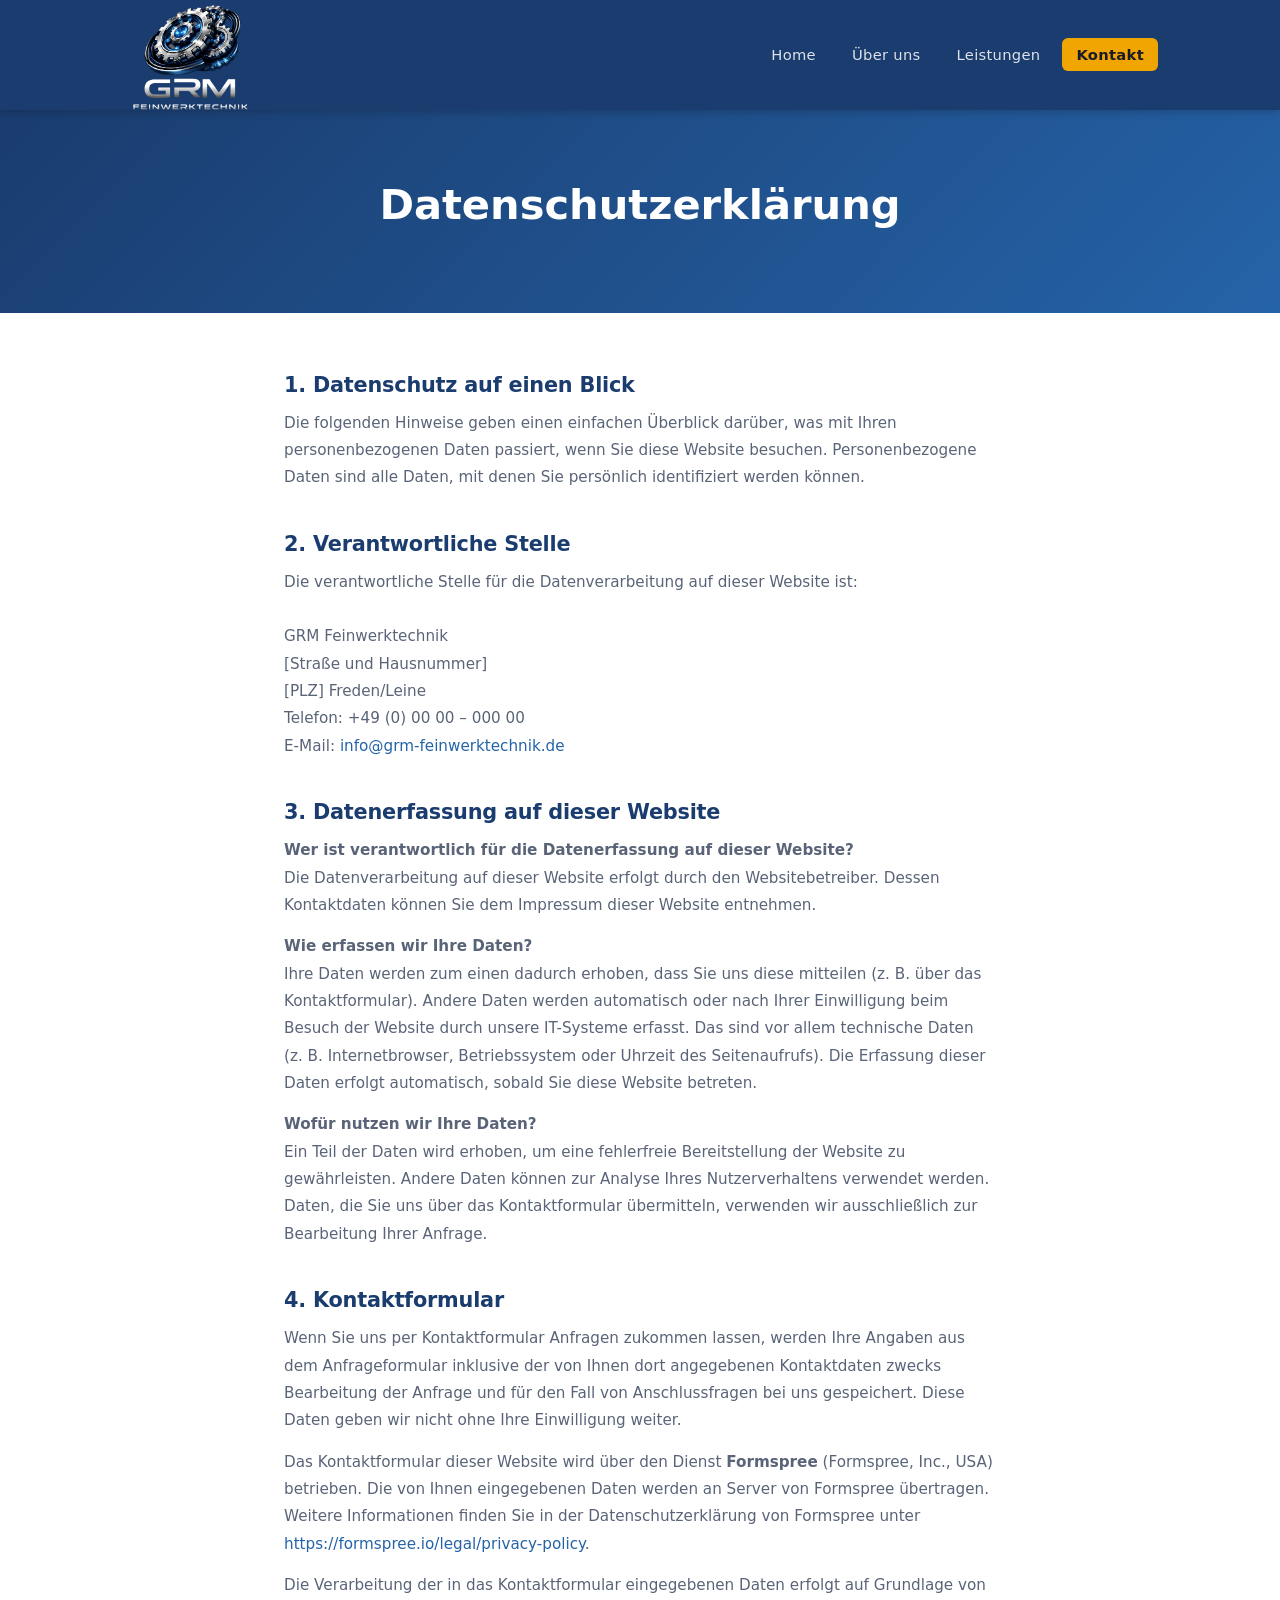
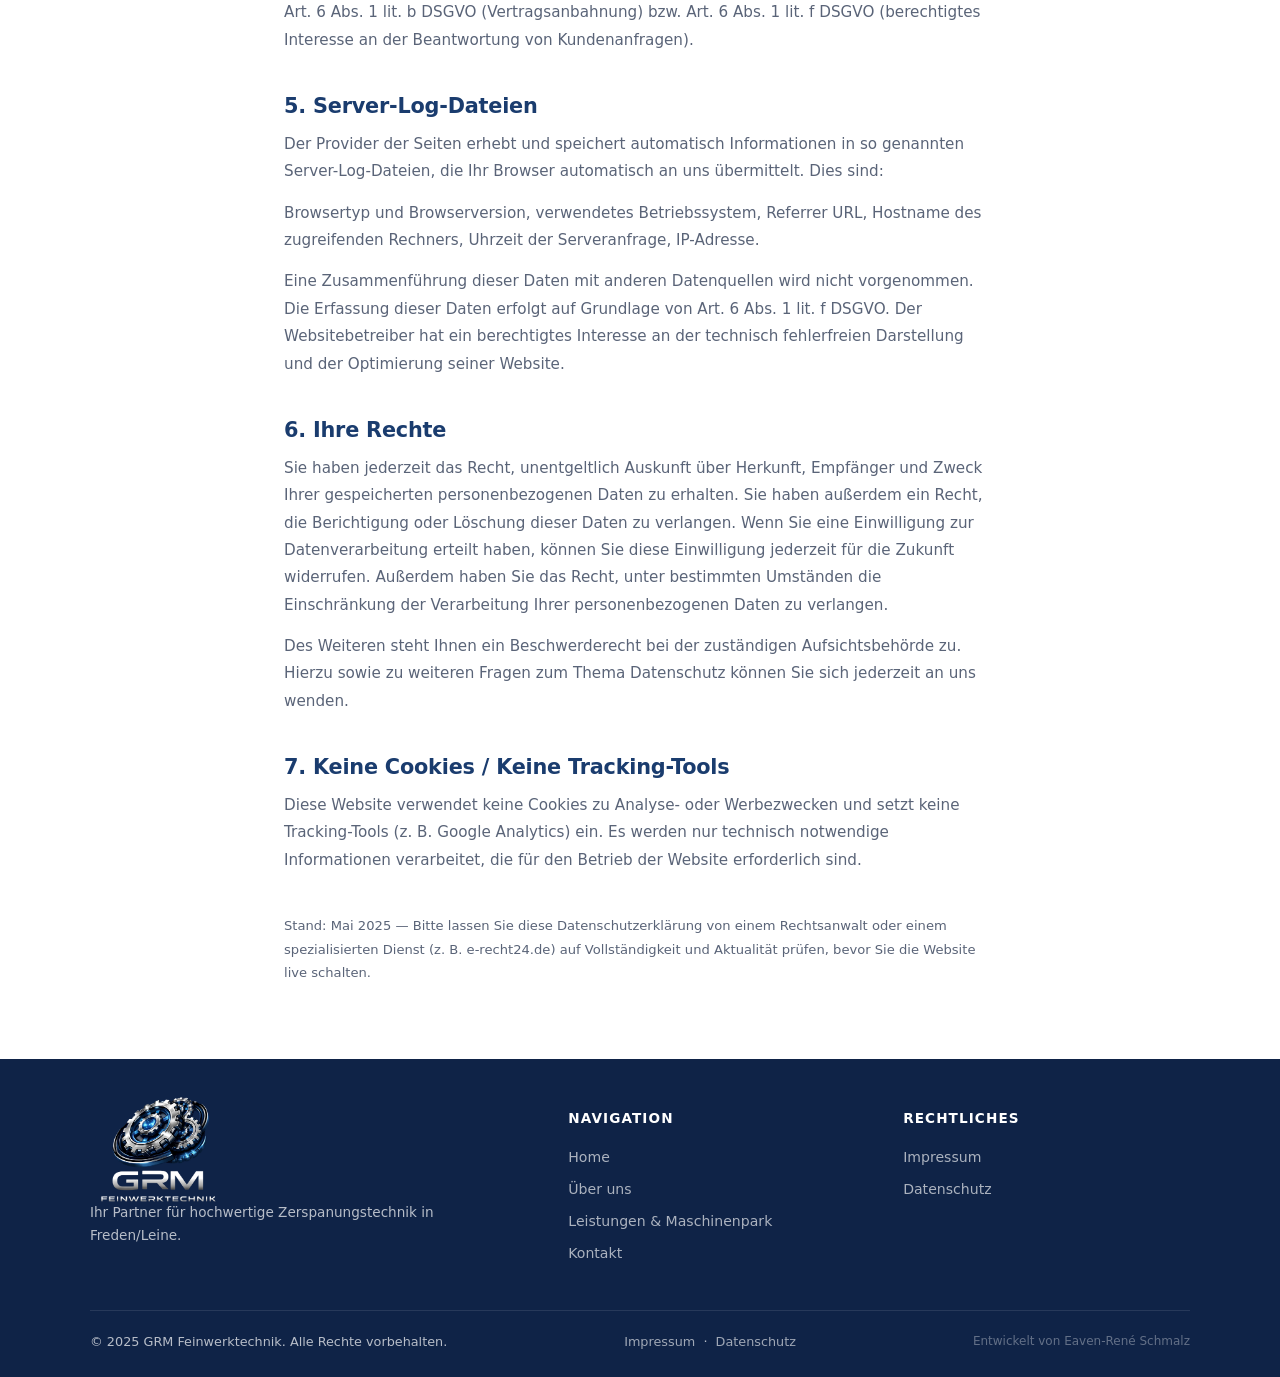
==== datenschutz.html @ a1046904 "first commit" ====
<!DOCTYPE html>
<html lang="de">
<head>
  <meta charset="UTF-8" />
  <meta name="viewport" content="width=device-width, initial-scale=1.0" />
  <title>Datenschutzerklärung – GRM Feinwerktechnik</title>
  <link rel="stylesheet" href="css/style.css" />
</head>
<body>

<!-- NAVIGATION -->
<header>
  <nav>
    <a href="index.html" class="nav-logo">
      <img src="images/Logo.png" alt="GRM Feinwerktechnik" />
    </a>
    <div class="nav-toggle" onclick="toggleNav()" aria-label="Menü">
      <span></span><span></span><span></span>
    </div>
    <ul class="nav-links" id="navLinks">
      <li><a href="index.html">Home</a></li>
      <li><a href="ueber-uns.html">Über uns</a></li>
      <li><a href="leistungen.html">Leistungen</a></li>
      <li><a href="kontakt.html" class="btn-nav">Kontakt</a></li>
    </ul>
  </nav>
</header>

<!-- PAGE HEADER -->
<div class="page-header">
  <h1>Datenschutzerklärung</h1>
</div>

<div class="legal-content">

  <h2>1. Datenschutz auf einen Blick</h2>
  <p>
    Die folgenden Hinweise geben einen einfachen Überblick darüber, was mit Ihren personenbezogenen
    Daten passiert, wenn Sie diese Website besuchen. Personenbezogene Daten sind alle Daten, mit denen
    Sie persönlich identifiziert werden können.
  </p>

  <h2>2. Verantwortliche Stelle</h2>
  <p>
    Die verantwortliche Stelle für die Datenverarbeitung auf dieser Website ist:<br><br>
    GRM Feinwerktechnik<br>
    [Straße und Hausnummer]<br>
    [PLZ] Freden/Leine<br>
    Telefon: +49 (0) 00 00 – 000 00<br>
    E-Mail: <a href="mailto:info@grm-feinwerktechnik.de">info@grm-feinwerktechnik.de</a>
  </p>

  <h2>3. Datenerfassung auf dieser Website</h2>
  <p>
    <strong>Wer ist verantwortlich für die Datenerfassung auf dieser Website?</strong><br>
    Die Datenverarbeitung auf dieser Website erfolgt durch den Websitebetreiber. Dessen Kontaktdaten
    können Sie dem Impressum dieser Website entnehmen.
  </p>
  <p>
    <strong>Wie erfassen wir Ihre Daten?</strong><br>
    Ihre Daten werden zum einen dadurch erhoben, dass Sie uns diese mitteilen (z. B. über das Kontaktformular).
    Andere Daten werden automatisch oder nach Ihrer Einwilligung beim Besuch der Website durch unsere
    IT-Systeme erfasst. Das sind vor allem technische Daten (z. B. Internetbrowser, Betriebssystem oder
    Uhrzeit des Seitenaufrufs). Die Erfassung dieser Daten erfolgt automatisch, sobald Sie diese Website betreten.
  </p>
  <p>
    <strong>Wofür nutzen wir Ihre Daten?</strong><br>
    Ein Teil der Daten wird erhoben, um eine fehlerfreie Bereitstellung der Website zu gewährleisten.
    Andere Daten können zur Analyse Ihres Nutzerverhaltens verwendet werden. Daten, die Sie uns über
    das Kontaktformular übermitteln, verwenden wir ausschließlich zur Bearbeitung Ihrer Anfrage.
  </p>

  <h2>4. Kontaktformular</h2>
  <p>
    Wenn Sie uns per Kontaktformular Anfragen zukommen lassen, werden Ihre Angaben aus dem
    Anfrageformular inklusive der von Ihnen dort angegebenen Kontaktdaten zwecks Bearbeitung
    der Anfrage und für den Fall von Anschlussfragen bei uns gespeichert. Diese Daten geben
    wir nicht ohne Ihre Einwilligung weiter.
  </p>
  <p>
    Das Kontaktformular dieser Website wird über den Dienst <strong>Formspree</strong>
    (Formspree, Inc., USA) betrieben. Die von Ihnen eingegebenen Daten werden an Server
    von Formspree übertragen. Weitere Informationen finden Sie in der Datenschutzerklärung
    von Formspree unter <a href="https://formspree.io/legal/privacy-policy" target="_blank" rel="noopener">https://formspree.io/legal/privacy-policy</a>.
  </p>
  <p>
    Die Verarbeitung der in das Kontaktformular eingegebenen Daten erfolgt auf Grundlage von
    Art. 6 Abs. 1 lit. b DSGVO (Vertragsanbahnung) bzw. Art. 6 Abs. 1 lit. f DSGVO
    (berechtigtes Interesse an der Beantwortung von Kundenanfragen).
  </p>

  <h2>5. Server-Log-Dateien</h2>
  <p>
    Der Provider der Seiten erhebt und speichert automatisch Informationen in so genannten
    Server-Log-Dateien, die Ihr Browser automatisch an uns übermittelt. Dies sind:
  </p>
  <p>
    Browsertyp und Browserversion, verwendetes Betriebssystem, Referrer URL, Hostname des
    zugreifenden Rechners, Uhrzeit der Serveranfrage, IP-Adresse.
  </p>
  <p>
    Eine Zusammenführung dieser Daten mit anderen Datenquellen wird nicht vorgenommen.
    Die Erfassung dieser Daten erfolgt auf Grundlage von Art. 6 Abs. 1 lit. f DSGVO.
    Der Websitebetreiber hat ein berechtigtes Interesse an der technisch fehlerfreien
    Darstellung und der Optimierung seiner Website.
  </p>

  <h2>6. Ihre Rechte</h2>
  <p>
    Sie haben jederzeit das Recht, unentgeltlich Auskunft über Herkunft, Empfänger und Zweck
    Ihrer gespeicherten personenbezogenen Daten zu erhalten. Sie haben außerdem ein Recht,
    die Berichtigung oder Löschung dieser Daten zu verlangen. Wenn Sie eine Einwilligung zur
    Datenverarbeitung erteilt haben, können Sie diese Einwilligung jederzeit für die Zukunft
    widerrufen. Außerdem haben Sie das Recht, unter bestimmten Umständen die Einschränkung
    der Verarbeitung Ihrer personenbezogenen Daten zu verlangen.
  </p>
  <p>
    Des Weiteren steht Ihnen ein Beschwerderecht bei der zuständigen Aufsichtsbehörde zu.
    Hierzu sowie zu weiteren Fragen zum Thema Datenschutz können Sie sich jederzeit an uns wenden.
  </p>

  <h2>7. Keine Cookies / Keine Tracking-Tools</h2>
  <p>
    Diese Website verwendet keine Cookies zu Analyse- oder Werbezwecken und setzt keine
    Tracking-Tools (z. B. Google Analytics) ein. Es werden nur technisch notwendige
    Informationen verarbeitet, die für den Betrieb der Website erforderlich sind.
  </p>

  <p style="margin-top: 40px; font-size: 0.82rem; color: var(--text-muted);">
    Stand: Mai 2025 — Bitte lassen Sie diese Datenschutzerklärung von einem Rechtsanwalt oder
    einem spezialisierten Dienst (z. B. e-recht24.de) auf Vollständigkeit und Aktualität prüfen,
    bevor Sie die Website live schalten.
  </p>

</div>

<!-- FOOTER -->
<footer>
  <div class="footer-inner">
    <div class="footer-brand">
      <a href="index.html" class="nav-logo" style="text-decoration:none;">
        <img src="images/Logo.png" alt="GRM Feinwerktechnik" />
      </a>
      <p>Ihr Partner für hochwertige Zerspanungstechnik in Freden/Leine.</p>
    </div>
    <div class="footer-col">
      <h4>Navigation</h4>
      <a href="index.html">Home</a>
      <a href="ueber-uns.html">Über uns</a>
      <a href="leistungen.html">Leistungen &amp; Maschinenpark</a>
      <a href="kontakt.html">Kontakt</a>
    </div>
    <div class="footer-col">
      <h4>Rechtliches</h4>
      <a href="impressum.html">Impressum</a>
      <a href="datenschutz.html">Datenschutz</a>
    </div>
  </div>
  <div class="footer-bottom">
    <span>&copy; 2025 GRM Feinwerktechnik. Alle Rechte vorbehalten.</span>
    <span>
      <a href="impressum.html">Impressum</a> &nbsp;·&nbsp;
      <a href="datenschutz.html">Datenschutz</a>
    </span>
    <span style="color: rgba(255,255,255,0.35); font-size: 0.75rem;">Entwickelt von Eaven-René Schmalz</span>
  </div>
</footer>

<script>
  function toggleNav() {
    document.getElementById('navLinks').classList.toggle('open');
  }
</script>
</body>
</html>
---- css/style.css ----
/* ===== RESET & BASE ===== */
*,
*::before,
*::after {
  box-sizing: border-box;
  margin: 0;
  padding: 0;
}

:root {
  --blue-dark: #1a3c6e;
  --blue-mid: #2563a8;
  --blue-light: #3b82c4;
  --blue-pale: #e8f0fb;
  --accent: #f0a500;
  --text-dark: #1a1a2e;
  --text-muted: #5a6478;
  --white: #ffffff;
  --bg-light: #f5f7fa;
  --border: #dce3ef;

  --font: "Segoe UI", system-ui, -apple-system, sans-serif;
  --radius: 6px;
  --shadow: 0 2px 12px rgba(26, 60, 110, 0.1);
  --shadow-lg: 0 8px 32px rgba(26, 60, 110, 0.15);
}

html {
  scroll-behavior: smooth;
}

body {
  font-family: var(--font);
  color: var(--text-dark);
  background: var(--white);
  line-height: 1.7;
  font-size: 16px;
}

img {
  max-width: 100%;
  display: block;
}
a {
  color: var(--blue-mid);
  text-decoration: none;
}
a:hover {
  text-decoration: underline;
}
ul {
  list-style: none;
}

/* ===== NAVIGATION ===== */
header {
  background: var(--blue-dark);
  position: sticky;
  top: 0;
  z-index: 100;
  box-shadow: 0 2px 8px rgba(0, 0, 0, 0.2);
}

nav {
  max-width: 1100px;
  margin: 0 auto;
  padding: 0 32px;
  display: flex;
  align-items: center;
  justify-content: space-between;
  height: 110px;
}

.nav-logo {
  display: flex;
  align-items: center;
  text-decoration: none;
}

.nav-logo img {
  height: 80px;
  width: auto;
  display: block;
  object-fit: contain;
  transform: scale(2) translateY(-5px);
  transform-origin: left center;
}

.nav-logo span {
  color: var(--accent);
}

.nav-logo .logo-sub {
  font-size: 0.7rem;
  font-weight: 400;
  letter-spacing: 0.12em;
  color: rgba(255, 255, 255, 0.65);
  display: block;
  text-transform: uppercase;
  line-height: 1;
  margin-top: 2px;
}

.nav-links {
  display: flex;
  gap: 8px;
  align-items: center;
}

.nav-links a {
  color: rgba(255, 255, 255, 0.85);
  text-decoration: none;
  font-size: 0.92rem;
  font-weight: 500;
  padding: 8px 14px;
  border-radius: var(--radius);
  transition:
    background 0.2s,
    color 0.2s;
  letter-spacing: 0.02em;
}

.nav-links a:hover,
.nav-links a.active {
  background: rgba(255, 255, 255, 0.12);
  color: var(--white);
  text-decoration: none;
}

.nav-links a.btn-nav {
  background: var(--accent);
  color: var(--text-dark);
  font-weight: 700;
}

.nav-links a.btn-nav:hover {
  background: #d49300;
  color: var(--text-dark);
}

/* Mobile hamburger */
.nav-toggle {
  display: none;
  flex-direction: column;
  gap: 5px;
  cursor: pointer;
  padding: 4px;
}

.nav-toggle span {
  width: 24px;
  height: 2px;
  background: var(--white);
  border-radius: 2px;
  transition: 0.3s;
}

/* ===== HERO ===== */
.hero {
  background: linear-gradient(
    135deg,
    var(--blue-dark) 0%,
    var(--blue-mid) 100%
  );
  color: var(--white);
  padding: 100px 24px 80px;
  text-align: center;
  position: relative;
  overflow: hidden;
}

.hero::before {
  content: "";
  position: absolute;
  inset: 0;
  background: url("data:image/svg+xml,%3Csvg width='60' height='60' viewBox='0 0 60 60' xmlns='http://www.w3.org/2000/svg'%3E%3Cg fill='none' fill-rule='evenodd'%3E%3Cg fill='%23ffffff' fill-opacity='0.04'%3E%3Cpath d='M36 34v-4h-2v4h-4v2h4v4h2v-4h4v-2h-4zm0-30V0h-2v4h-4v2h4v4h2V6h4V4h-4zM6 34v-4H4v4H0v2h4v4h2v-4h4v-2H6zM6 4V0H4v4H0v2h4v4h2V6h4V4H6z'/%3E%3C/g%3E%3C/g%3E%3C/svg%3E");
}

.hero-content {
  position: relative;
  max-width: 760px;
  margin: 0 auto;
}

.hero-badge {
  display: inline-block;
  background: rgba(255, 255, 255, 0.15);
  border: 1px solid rgba(255, 255, 255, 0.25);
  color: rgba(255, 255, 255, 0.9);
  font-size: 0.78rem;
  font-weight: 600;
  letter-spacing: 0.14em;
  text-transform: uppercase;
  padding: 6px 16px;
  border-radius: 20px;
  margin-bottom: 24px;
}

.hero h1 {
  font-size: clamp(2rem, 5vw, 3rem);
  font-weight: 800;
  line-height: 1.15;
  margin-bottom: 24px;
  letter-spacing: -0.01em;
}

.typed-cursor {
  color: var(--accent);
  font-weight: 300;
  animation: blink 0.75s step-end infinite;
  margin-left: 2px;
}

@keyframes blink {
  0%,
  100% {
    opacity: 1;
  }
  50% {
    opacity: 0;
  }
}

.hero h1 span {
  color: var(--accent);
}

.hero p {
  font-size: 1.1rem;
  color: rgba(255, 255, 255, 0.85);
  max-width: 600px;
  margin: 0 auto 36px;
  line-height: 1.8;
}

.hero-cta {
  display: flex;
  gap: 16px;
  justify-content: center;
  flex-wrap: wrap;
}

.btn {
  display: inline-flex;
  align-items: center;
  gap: 8px;
  padding: 14px 28px;
  border-radius: var(--radius);
  font-size: 0.95rem;
  font-weight: 600;
  text-decoration: none;
  transition: all 0.2s;
  cursor: pointer;
  border: none;
  letter-spacing: 0.02em;
}

.btn-primary {
  background: var(--accent);
  color: var(--text-dark);
}

.btn-primary:hover {
  background: #d49300;
  transform: translateY(-1px);
  box-shadow: 0 4px 16px rgba(0, 0, 0, 0.2);
  text-decoration: none;
  color: var(--text-dark);
}

.btn-outline {
  background: transparent;
  color: var(--white);
  border: 2px solid rgba(255, 255, 255, 0.5);
}

.btn-outline:hover {
  background: rgba(255, 255, 255, 0.1);
  border-color: var(--white);
  transform: translateY(-1px);
  text-decoration: none;
  color: var(--white);
}

.btn-blue {
  background: var(--blue-mid);
  color: var(--white);
}

.btn-blue:hover {
  background: var(--blue-dark);
  transform: translateY(-1px);
  text-decoration: none;
  color: var(--white);
}

/* ===== STATS BAR ===== */
.stats-bar {
  background: var(--white);
  box-shadow: var(--shadow-lg);
  border-radius: var(--radius);
  max-width: 860px;
  margin: -36px auto 0;
  position: relative;
  z-index: 10;
  display: grid;
  grid-template-columns: repeat(3, 1fr);
  divide: var(--border);
  overflow: hidden;
}

.stat-item {
  padding: 28px 24px;
  text-align: center;
  border-right: 1px solid var(--border);
}

.stat-item:last-child {
  border-right: none;
}

.stat-number {
  font-size: 2rem;
  font-weight: 800;
  color: var(--blue-dark);
  line-height: 1;
  display: block;
}

.stat-label {
  font-size: 0.82rem;
  color: var(--text-muted);
  font-weight: 500;
  letter-spacing: 0.04em;
  margin-top: 4px;
}

/* ===== SECTIONS ===== */
.section {
  padding: 80px 24px;
}

.section-light {
  background: var(--bg-light);
}
.section-blue {
  background: var(--blue-dark);
  color: var(--white);
}

.container {
  max-width: 1100px;
  margin: 0 auto;
}

.section-label {
  font-size: 0.78rem;
  font-weight: 700;
  letter-spacing: 0.14em;
  text-transform: uppercase;
  color: var(--blue-mid);
  margin-bottom: 10px;
}

.section-blue .section-label {
  color: var(--accent);
}

h2 {
  font-size: clamp(1.6rem, 3.5vw, 2.2rem);
  font-weight: 800;
  line-height: 1.2;
  margin-bottom: 16px;
  letter-spacing: -0.01em;
}

.section-blue h2 {
  color: var(--white);
}

.section-intro {
  font-size: 1.05rem;
  color: var(--text-muted);
  max-width: 600px;
  margin-bottom: 52px;
  line-height: 1.8;
}

.section-blue .section-intro {
  color: rgba(255, 255, 255, 0.75);
}

/* ===== CARDS ===== */
.cards {
  display: grid;
  grid-template-columns: repeat(auto-fit, minmax(280px, 1fr));
  gap: 24px;
}

.card {
  background: var(--white);
  border: 1px solid var(--border);
  border-radius: 10px;
  padding: 32px 28px;
  box-shadow: var(--shadow);
  transition:
    transform 0.2s,
    box-shadow 0.2s;
}

.card:hover {
  transform: translateY(-3px);
  box-shadow: var(--shadow-lg);
}

.card-icon {
  width: 52px;
  height: 52px;
  background: var(--blue-pale);
  border-radius: 10px;
  display: flex;
  align-items: center;
  justify-content: center;
  margin-bottom: 20px;
}

.card-icon svg {
  width: 26px;
  height: 26px;
  color: var(--blue-mid);
  fill: none;
  stroke: currentColor;
  stroke-width: 1.8;
  stroke-linecap: round;
  stroke-linejoin: round;
}

.card h3 {
  font-size: 1.1rem;
  font-weight: 700;
  margin-bottom: 10px;
  color: var(--text-dark);
}

.card p {
  font-size: 0.92rem;
  color: var(--text-muted);
  line-height: 1.7;
}

/* ===== MEISTERBETRIEB BANNER ===== */
.meister-banner {
  display: flex;
  align-items: center;
  gap: 20px;
  background: linear-gradient(135deg, #fff8e8 0%, #fff3d0 100%);
  border: 2px solid var(--accent);
  border-radius: 12px;
  padding: 24px 28px;
  margin-bottom: 52px;
}

.meister-icon {
  width: 60px;
  height: 60px;
  background: var(--accent);
  border-radius: 50%;
  display: flex;
  align-items: center;
  justify-content: center;
  flex-shrink: 0;
}

.meister-icon svg {
  width: 30px;
  height: 30px;
  stroke: var(--text-dark);
  fill: none;
  stroke-width: 2;
  stroke-linecap: round;
  stroke-linejoin: round;
}

.meister-text strong {
  display: block;
  font-size: 1.05rem;
  font-weight: 800;
  color: var(--text-dark);
  margin-bottom: 4px;
  letter-spacing: 0.01em;
}

.meister-text p {
  font-size: 0.88rem;
  color: var(--text-muted);
  margin: 0;
  line-height: 1.6;
}

/* ===== TEAM CARDS ===== */
.team-grid {
  display: grid;
  grid-template-columns: repeat(3, 1fr);
  gap: 28px;
}

.team-card {
  background: var(--white);
  border: 1px solid var(--border);
  border-radius: 14px;
  overflow: hidden;
  box-shadow: var(--shadow);
  text-align: center;
  transition:
    transform 0.25s,
    box-shadow 0.25s;
}

.team-card:hover {
  transform: translateY(-4px);
  box-shadow: var(--shadow-lg);
}

.team-photo {
  width: 100%;
  aspect-ratio: 1/1;
  overflow: hidden;
  background: linear-gradient(135deg, var(--blue-pale) 0%, #c8d9f0 100%);
  position: relative;
  display: flex;
  align-items: center;
  justify-content: center;
  flex-direction: column;
  gap: 8px;
  color: var(--blue-mid);
  font-size: 0.78rem;
  font-weight: 500;
}

.team-photo img {
  width: 100%;
  height: 100%;
  object-fit: cover;
  display: block;
}

.team-photo svg {
  width: 52px;
  height: 52px;
  stroke: var(--blue-light);
  fill: none;
  stroke-width: 1.2;
}

.team-body {
  padding: 22px 20px 24px;
}

.team-badge {
  display: inline-block;
  background: var(--accent);
  color: var(--text-dark);
  font-size: 0.68rem;
  font-weight: 800;
  letter-spacing: 0.1em;
  text-transform: uppercase;
  padding: 3px 10px;
  border-radius: 20px;
  margin-bottom: 10px;
}

.team-body h3 {
  font-size: 1.1rem;
  font-weight: 800;
  color: var(--text-dark);
  margin-bottom: 4px;
}

.team-role {
  font-size: 0.82rem;
  color: var(--blue-mid);
  font-weight: 600;
  letter-spacing: 0.04em;
  margin-bottom: 14px;
  display: block;
}

.team-strengths {
  list-style: none;
  text-align: left;
  margin: 0;
  padding: 0;
  border-top: 1px solid var(--border);
  padding-top: 14px;
}

.team-strengths li {
  display: flex;
  align-items: flex-start;
  gap: 8px;
  font-size: 0.85rem;
  color: var(--text-muted);
  margin-bottom: 7px;
  line-height: 1.5;
}

.team-strengths li::before {
  content: "";
  width: 6px;
  height: 6px;
  background: var(--accent);
  border-radius: 50%;
  flex-shrink: 0;
  margin-top: 6px;
}

@media (max-width: 768px) {
  .team-grid {
    grid-template-columns: 1fr;
    max-width: 360px;
    margin: 0 auto;
  }
  .meister-banner {
    flex-direction: column;
    text-align: center;
  }
}

/* ===== USP LIST ===== */
.usp-list {
  display: grid;
  grid-template-columns: repeat(auto-fit, minmax(220px, 1fr));
  gap: 20px;
}

.usp-item {
  display: flex;
  align-items: flex-start;
  gap: 14px;
}

.usp-icon {
  width: 36px;
  height: 36px;
  background: var(--accent);
  border-radius: 50%;
  display: flex;
  align-items: center;
  justify-content: center;
  flex-shrink: 0;
  margin-top: 2px;
}

.usp-icon svg {
  width: 18px;
  height: 18px;
  stroke: var(--text-dark);
  fill: none;
  stroke-width: 2.5;
  stroke-linecap: round;
  stroke-linejoin: round;
}

.usp-item strong {
  display: block;
  font-size: 0.95rem;
  margin-bottom: 2px;
}
.usp-item p {
  font-size: 0.85rem;
  color: var(--text-muted);
  margin: 0;
}

.section-blue .usp-item p {
  color: rgba(255, 255, 255, 0.65);
}
.section-blue .usp-item strong {
  color: var(--white);
}

/* ===== TWO-COL ===== */
.two-col {
  display: grid;
  grid-template-columns: 1fr 1fr;
  gap: 64px;
  align-items: center;
}

.two-col.reverse {
  direction: rtl;
}
.two-col.reverse > * {
  direction: ltr;
}

/* ===== IMAGE PLACEHOLDER ===== */
.img-placeholder {
  background: linear-gradient(135deg, var(--blue-pale) 0%, #c8d9f0 100%);
  border-radius: 10px;
  aspect-ratio: 4/3;
  display: flex;
  align-items: center;
  justify-content: center;
  flex-direction: column;
  gap: 12px;
  color: var(--blue-mid);
  font-size: 0.85rem;
  font-weight: 500;
  border: 2px dashed var(--blue-light);
}

.img-placeholder svg {
  width: 48px;
  height: 48px;
  stroke: var(--blue-light);
  fill: none;
  stroke-width: 1.5;
}

/* ===== SERVICE PHOTO CARDS ===== */
.service-photo-grid {
  display: grid;
  grid-template-columns: repeat(2, 1fr);
  gap: 28px;
}

.service-photo-card {
  background: var(--white);
  border-radius: 12px;
  overflow: hidden;
  box-shadow: var(--shadow);
  border: 1px solid var(--border);
  transition:
    transform 0.25s,
    box-shadow 0.25s;
}

.service-photo-card:hover {
  transform: translateY(-5px);
  box-shadow: var(--shadow-lg);
}

.service-photo-card .card-img {
  width: 100%;
  aspect-ratio: 16/9;
  overflow: hidden;
  position: relative;
  background: linear-gradient(135deg, #c8d9f0 0%, #e8f0fb 100%);
}

.service-photo-card .card-img img {
  width: 100%;
  height: 100%;
  object-fit: cover;
  display: block;
  transition: transform 0.4s;
}

.service-photo-card:hover .card-img img {
  transform: scale(1.04);
}

.service-photo-card .card-img .img-overlay {
  position: absolute;
  inset: 0;
  display: flex;
  flex-direction: column;
  align-items: center;
  justify-content: center;
  gap: 10px;
  color: var(--blue-mid);
  font-size: 0.82rem;
  font-weight: 600;
  letter-spacing: 0.04em;
}

.service-photo-card .card-img .img-overlay svg {
  width: 40px;
  height: 40px;
  stroke: var(--blue-light);
  fill: none;
  stroke-width: 1.4;
}

.service-photo-card .card-img .card-badge {
  position: absolute;
  top: 14px;
  left: 14px;
  background: var(--blue-dark);
  color: var(--white);
  font-size: 0.72rem;
  font-weight: 700;
  letter-spacing: 0.08em;
  text-transform: uppercase;
  padding: 4px 12px;
  border-radius: 20px;
}

.service-photo-card .card-body {
  padding: 26px 26px 24px;
}

.service-photo-card .card-body h3 {
  font-size: 1.2rem;
  font-weight: 800;
  color: var(--blue-dark);
  margin-bottom: 10px;
}

.service-photo-card .card-body p {
  font-size: 0.92rem;
  color: var(--text-muted);
  line-height: 1.75;
  margin-bottom: 16px;
}

@media (max-width: 768px) {
  .service-photo-grid {
    grid-template-columns: 1fr;
  }
}

/* ===== LEISTUNGEN TABLE ===== */
.leistung-grid {
  display: grid;
  grid-template-columns: repeat(auto-fit, minmax(320px, 1fr));
  gap: 24px;
  margin-bottom: 48px;
}

.leistung-card {
  border-left: 4px solid var(--blue-mid);
  background: var(--white);
  padding: 24px 24px 24px 20px;
  border-radius: 0 var(--radius) var(--radius) 0;
  box-shadow: var(--shadow);
}

.leistung-card h3 {
  font-size: 1.1rem;
  font-weight: 700;
  color: var(--blue-dark);
  margin-bottom: 8px;
}

.leistung-card p {
  font-size: 0.9rem;
  color: var(--text-muted);
  line-height: 1.7;
  margin-bottom: 14px;
}

.tag-list {
  display: flex;
  flex-wrap: wrap;
  gap: 6px;
}

.tag {
  background: var(--blue-pale);
  color: var(--blue-dark);
  font-size: 0.75rem;
  font-weight: 600;
  padding: 3px 10px;
  border-radius: 20px;
  letter-spacing: 0.02em;
}

/* ===== MASCHINEN TABLE ===== */
.maschinen-table {
  width: 100%;
  border-collapse: collapse;
  border-radius: 10px;
  overflow: hidden;
  box-shadow: var(--shadow);
  font-size: 0.92rem;
}

.maschinen-table thead {
  background: var(--blue-dark);
  color: var(--white);
}

.maschinen-table th {
  padding: 14px 20px;
  text-align: left;
  font-size: 0.82rem;
  letter-spacing: 0.06em;
  text-transform: uppercase;
  font-weight: 600;
}

.maschinen-table td {
  padding: 14px 20px;
  border-bottom: 1px solid var(--border);
}

.maschinen-table tbody tr {
  background: var(--white);
}
.maschinen-table tbody tr:nth-child(even) {
  background: var(--bg-light);
}
.maschinen-table tbody tr:hover {
  background: var(--blue-pale);
}

/* ===== CONTACT ===== */
.contact-grid {
  display: grid;
  grid-template-columns: 1fr 1.4fr;
  gap: 48px;
  align-items: start;
}

.contact-info h3 {
  font-size: 1rem;
  font-weight: 700;
  margin-bottom: 20px;
  color: var(--blue-dark);
}

.contact-item {
  display: flex;
  gap: 14px;
  margin-bottom: 20px;
  align-items: flex-start;
}

.contact-item-icon {
  width: 40px;
  height: 40px;
  background: var(--blue-pale);
  border-radius: 8px;
  display: flex;
  align-items: center;
  justify-content: center;
  flex-shrink: 0;
}

.contact-item-icon svg {
  width: 20px;
  height: 20px;
  stroke: var(--blue-mid);
  fill: none;
  stroke-width: 1.8;
  stroke-linecap: round;
  stroke-linejoin: round;
}

.contact-item p {
  margin: 0;
  font-size: 0.92rem;
  color: var(--text-muted);
}
.contact-item strong {
  display: block;
  font-size: 0.85rem;
  margin-bottom: 2px;
}

/* ===== HONEYPOT ===== */
.hp-field {
  position: absolute;
  left: -9999px;
  width: 1px;
  height: 1px;
  overflow: hidden;
  opacity: 0;
  pointer-events: none;
}

/* ===== FORM ===== */
.form-card {
  background: var(--white);
  border: 1px solid var(--border);
  border-radius: 10px;
  padding: 36px 32px;
  box-shadow: var(--shadow);
}

.form-row {
  display: grid;
  grid-template-columns: 1fr 1fr;
  gap: 16px;
}

.form-group {
  margin-bottom: 20px;
}

.form-group label {
  display: block;
  font-size: 0.85rem;
  font-weight: 600;
  color: var(--text-dark);
  margin-bottom: 6px;
}

.form-group input,
.form-group textarea,
.form-group select {
  width: 100%;
  padding: 11px 14px;
  border: 1.5px solid var(--border);
  border-radius: var(--radius);
  font-family: var(--font);
  font-size: 0.92rem;
  color: var(--text-dark);
  background: var(--white);
  transition:
    border-color 0.2s,
    box-shadow 0.2s;
  outline: none;
}

.form-group input:focus,
.form-group textarea:focus,
.form-group select:focus {
  border-color: var(--blue-mid);
  box-shadow: 0 0 0 3px rgba(37, 99, 168, 0.12);
}

.form-group textarea {
  resize: vertical;
  min-height: 130px;
}

.form-note {
  font-size: 0.78rem;
  color: var(--text-muted);
  margin-top: 16px;
  line-height: 1.6;
}

/* ===== PAGE HEADER ===== */
.page-header {
  background: linear-gradient(
    135deg,
    var(--blue-dark) 0%,
    var(--blue-mid) 100%
  );
  color: var(--white);
  padding: 60px 24px;
  text-align: center;
}

.page-header .section-label {
  color: var(--accent);
}
.page-header h1 {
  color: var(--white);
  font-size: clamp(1.8rem, 4vw, 2.6rem);
  margin-bottom: 12px;
}
.page-header p {
  color: rgba(255, 255, 255, 0.75);
  max-width: 540px;
  margin: 0 auto;
}

/* ===== FOOTER ===== */
footer {
  background: #0f2347;
  color: rgba(255, 255, 255, 0.7);
  padding: 48px 24px 24px;
}

.footer-inner {
  max-width: 1100px;
  margin: 0 auto;
  display: grid;
  grid-template-columns: 1.5fr 1fr 1fr;
  gap: 48px;
  padding-bottom: 36px;
  border-bottom: 1px solid rgba(255, 255, 255, 0.1);
}

.footer-brand .nav-logo {
  margin-bottom: 14px;
  font-size: 1.1rem;
}
.footer-brand p {
  font-size: 0.85rem;
  line-height: 1.7;
}

.footer-col h4 {
  color: var(--white);
  font-size: 0.85rem;
  font-weight: 700;
  letter-spacing: 0.08em;
  text-transform: uppercase;
  margin-bottom: 16px;
}

.footer-col a {
  display: block;
  color: rgba(255, 255, 255, 0.65);
  font-size: 0.88rem;
  margin-bottom: 8px;
  text-decoration: none;
  transition: color 0.2s;
}

.footer-col a:hover {
  color: var(--white);
  text-decoration: none;
}

.footer-bottom {
  max-width: 1100px;
  margin: 20px auto 0;
  display: flex;
  justify-content: space-between;
  align-items: center;
  font-size: 0.8rem;
  flex-wrap: wrap;
  gap: 8px;
}

.footer-bottom a {
  color: rgba(255, 255, 255, 0.6);
}
.footer-bottom a:hover {
  color: var(--white);
}

/* ===== LEGAL PAGES ===== */
.legal-content {
  max-width: 760px;
  margin: 0 auto;
  padding: 60px 24px;
}

.legal-content h2 {
  font-size: 1.3rem;
  margin-top: 40px;
  margin-bottom: 12px;
  color: var(--blue-dark);
}

.legal-content h2:first-child {
  margin-top: 0;
}
.legal-content p {
  margin-bottom: 14px;
  font-size: 0.95rem;
  color: var(--text-muted);
  line-height: 1.8;
}
.legal-content a {
  color: var(--blue-mid);
}

/* ===== RESPONSIVE ===== */
@media (max-width: 768px) {
  .nav-links {
    display: none;
    flex-direction: column;
    position: absolute;
    top: 110px;
    left: 0;
    right: 0;
    background: var(--blue-dark);
    padding: 16px;
    gap: 4px;
  }
  .nav-links.open {
    display: flex;
  }
  .nav-toggle {
    display: flex;
  }

  .stats-bar {
    grid-template-columns: 1fr;
    margin: 16px 24px 0;
  }
  .stat-item {
    border-right: none;
    border-bottom: 1px solid var(--border);
  }
  .stat-item:last-child {
    border-bottom: none;
  }

  .two-col {
    grid-template-columns: 1fr;
    gap: 32px;
  }
  .two-col.reverse {
    direction: ltr;
  }

  .contact-grid {
    grid-template-columns: 1fr;
  }
  .form-row {
    grid-template-columns: 1fr;
  }
  .footer-inner {
    grid-template-columns: 1fr;
    gap: 28px;
  }
  .footer-bottom {
    flex-direction: column;
    text-align: center;
  }

  .maschinen-table {
    font-size: 0.82rem;
  }
  .maschinen-table th,
  .maschinen-table td {
    padding: 10px 12px;
  }

  .section {
    padding: 56px 24px;
  }
}

@media (max-width: 480px) {
  .hero {
    padding: 72px 20px 60px;
  }
  .hero-cta {
    flex-direction: column;
    align-items: center;
  }
  .btn {
    width: 100%;
    justify-content: center;
  }
}
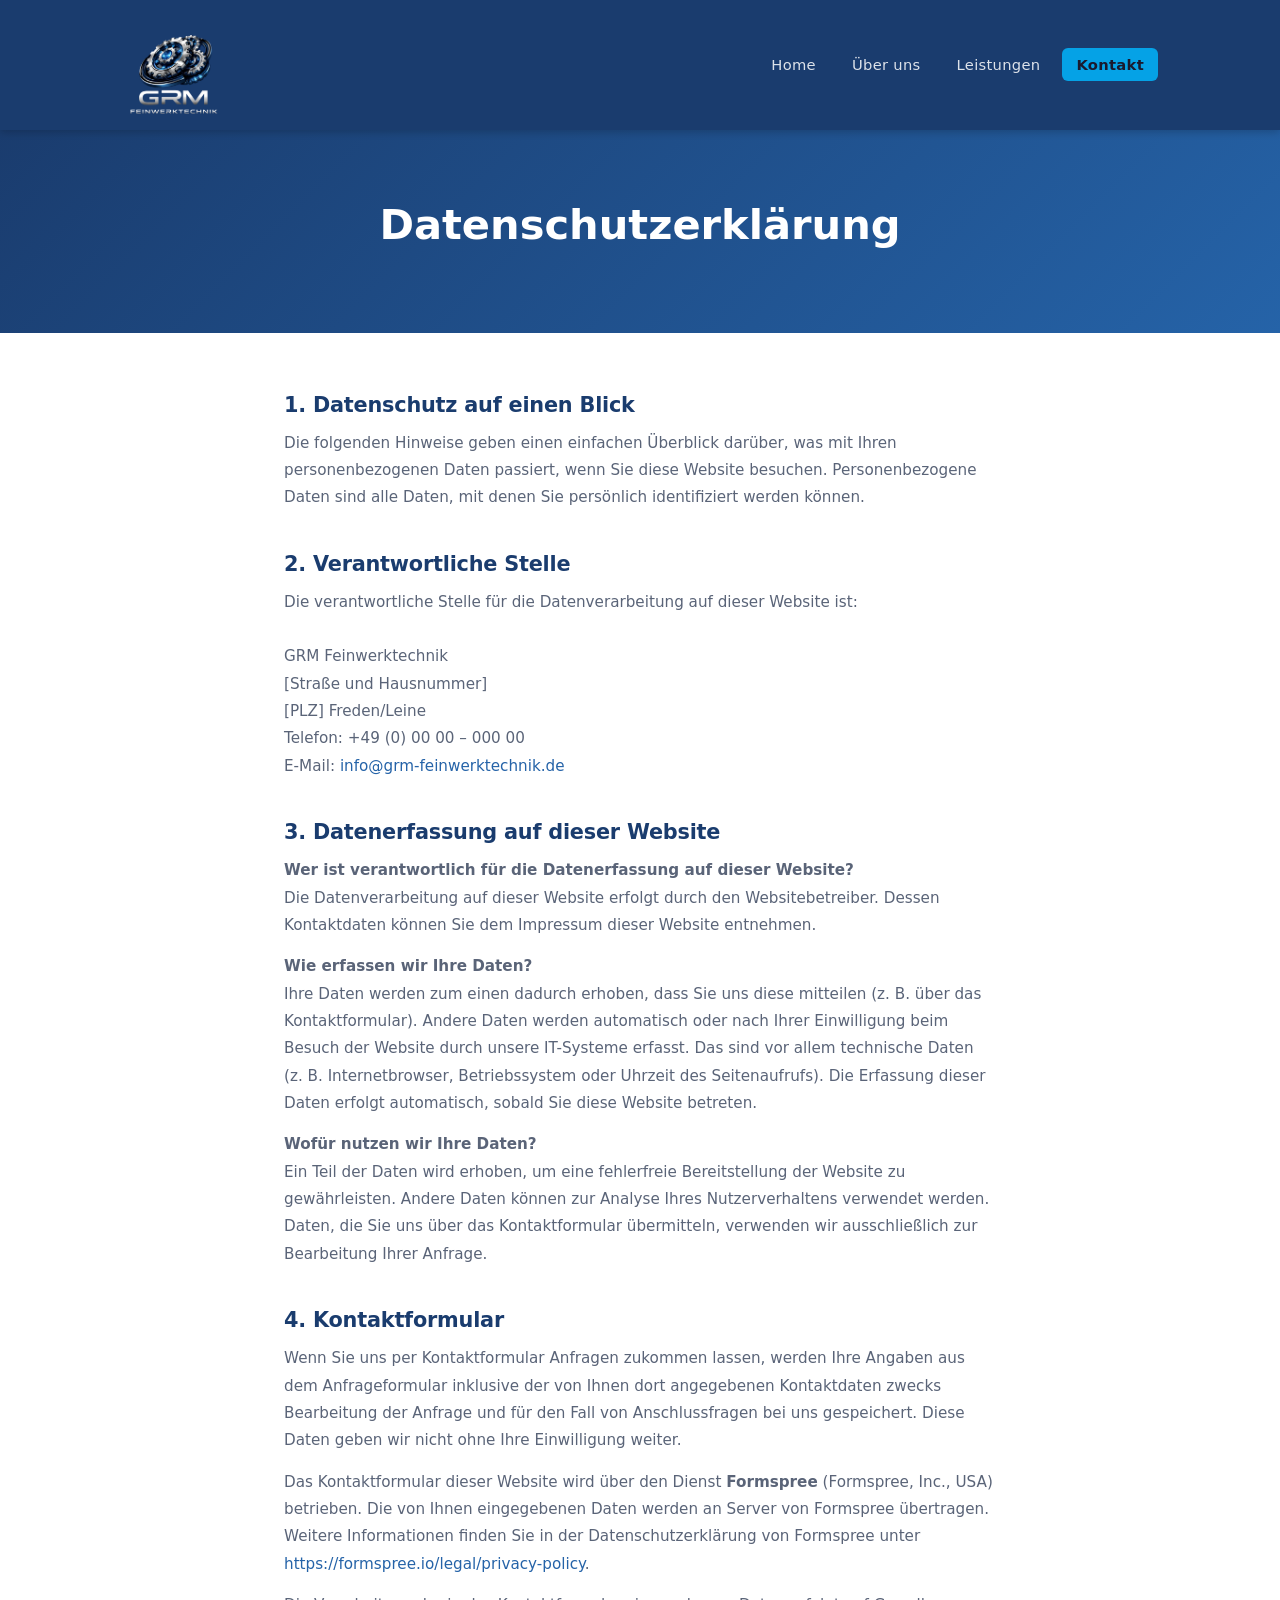
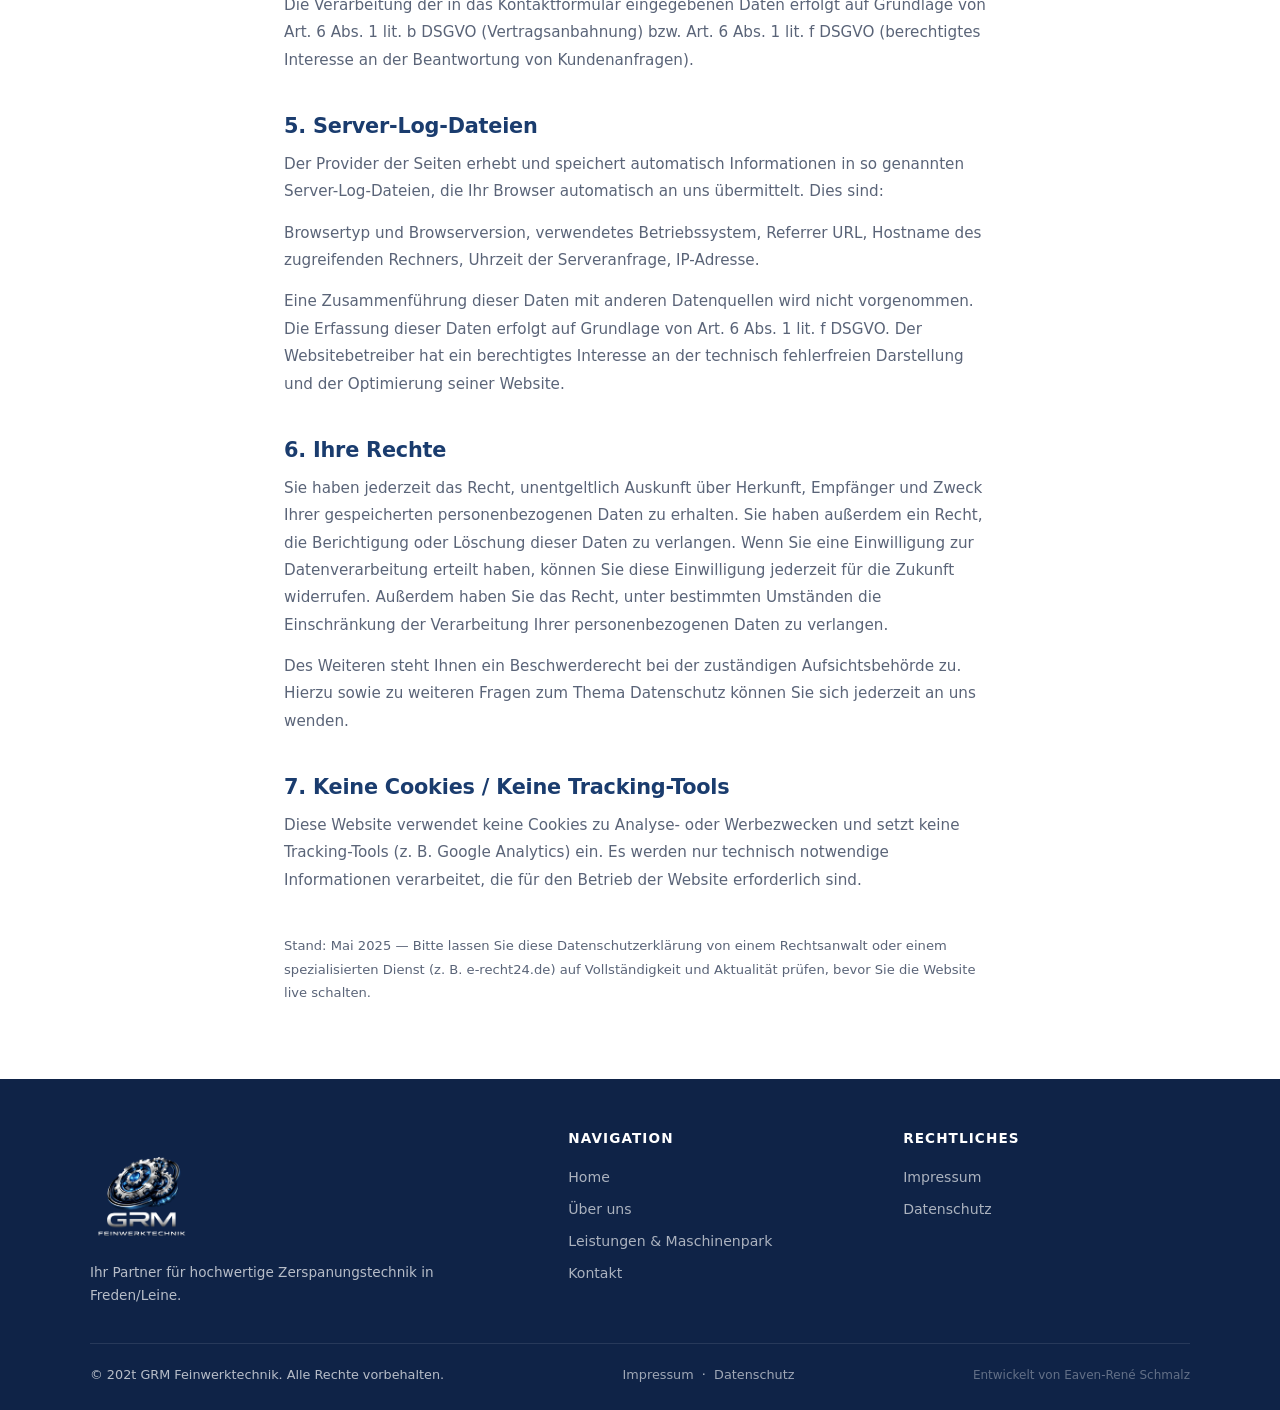
==== commit 6e64171e: "Update copyright year to 2026 in footer across multiple HTML pages and clean up service section in l" ====
--- a/datenschutz.html
+++ b/datenschutz.html
@@ -1,175 +1,205 @@
-<!DOCTYPE html>
+<!doctype html>
 <html lang="de">
-<head>
-  <meta charset="UTF-8" />
-  <meta name="viewport" content="width=device-width, initial-scale=1.0" />
-  <title>Datenschutzerklärung – GRM Feinwerktechnik</title>
-  <link rel="stylesheet" href="css/style.css" />
-</head>
-<body>
-
-<!-- NAVIGATION -->
-<header>
-  <nav>
-    <a href="index.html" class="nav-logo">
-      <img src="images/Logo.png" alt="GRM Feinwerktechnik" />
-    </a>
-    <div class="nav-toggle" onclick="toggleNav()" aria-label="Menü">
-      <span></span><span></span><span></span>
+  <head>
+    <meta charset="UTF-8" />
+    <meta name="viewport" content="width=device-width, initial-scale=1.0" />
+    <title>Datenschutzerklärung – GRM Feinwerktechnik</title>
+    <link rel="stylesheet" href="css/style.css" />
+  </head>
+  <body>
+    <!-- NAVIGATION -->
+    <header>
+      <nav>
+        <a href="index.html" class="nav-logo">
+          <img src="images/Logo.png" alt="GRM Feinwerktechnik" />
+        </a>
+        <div class="nav-toggle" onclick="toggleNav()" aria-label="Menü">
+          <span></span><span></span><span></span>
+        </div>
+        <ul class="nav-links" id="navLinks">
+          <li><a href="index.html">Home</a></li>
+          <li><a href="ueber-uns.html">Über uns</a></li>
+          <li><a href="leistungen.html">Leistungen</a></li>
+          <li><a href="kontakt.html" class="btn-nav">Kontakt</a></li>
+        </ul>
+      </nav>
+    </header>
+
+    <!-- PAGE HEADER -->
+    <div class="page-header">
+      <h1>Datenschutzerklärung</h1>
     </div>
-    <ul class="nav-links" id="navLinks">
-      <li><a href="index.html">Home</a></li>
-      <li><a href="ueber-uns.html">Über uns</a></li>
-      <li><a href="leistungen.html">Leistungen</a></li>
-      <li><a href="kontakt.html" class="btn-nav">Kontakt</a></li>
-    </ul>
-  </nav>
-</header>
-
-<!-- PAGE HEADER -->
-<div class="page-header">
-  <h1>Datenschutzerklärung</h1>
-</div>
-
-<div class="legal-content">
-
-  <h2>1. Datenschutz auf einen Blick</h2>
-  <p>
-    Die folgenden Hinweise geben einen einfachen Überblick darüber, was mit Ihren personenbezogenen
-    Daten passiert, wenn Sie diese Website besuchen. Personenbezogene Daten sind alle Daten, mit denen
-    Sie persönlich identifiziert werden können.
-  </p>
-
-  <h2>2. Verantwortliche Stelle</h2>
-  <p>
-    Die verantwortliche Stelle für die Datenverarbeitung auf dieser Website ist:<br><br>
-    GRM Feinwerktechnik<br>
-    [Straße und Hausnummer]<br>
-    [PLZ] Freden/Leine<br>
-    Telefon: +49 (0) 00 00 – 000 00<br>
-    E-Mail: <a href="mailto:info@grm-feinwerktechnik.de">info@grm-feinwerktechnik.de</a>
-  </p>
-
-  <h2>3. Datenerfassung auf dieser Website</h2>
-  <p>
-    <strong>Wer ist verantwortlich für die Datenerfassung auf dieser Website?</strong><br>
-    Die Datenverarbeitung auf dieser Website erfolgt durch den Websitebetreiber. Dessen Kontaktdaten
-    können Sie dem Impressum dieser Website entnehmen.
-  </p>
-  <p>
-    <strong>Wie erfassen wir Ihre Daten?</strong><br>
-    Ihre Daten werden zum einen dadurch erhoben, dass Sie uns diese mitteilen (z. B. über das Kontaktformular).
-    Andere Daten werden automatisch oder nach Ihrer Einwilligung beim Besuch der Website durch unsere
-    IT-Systeme erfasst. Das sind vor allem technische Daten (z. B. Internetbrowser, Betriebssystem oder
-    Uhrzeit des Seitenaufrufs). Die Erfassung dieser Daten erfolgt automatisch, sobald Sie diese Website betreten.
-  </p>
-  <p>
-    <strong>Wofür nutzen wir Ihre Daten?</strong><br>
-    Ein Teil der Daten wird erhoben, um eine fehlerfreie Bereitstellung der Website zu gewährleisten.
-    Andere Daten können zur Analyse Ihres Nutzerverhaltens verwendet werden. Daten, die Sie uns über
-    das Kontaktformular übermitteln, verwenden wir ausschließlich zur Bearbeitung Ihrer Anfrage.
-  </p>
-
-  <h2>4. Kontaktformular</h2>
-  <p>
-    Wenn Sie uns per Kontaktformular Anfragen zukommen lassen, werden Ihre Angaben aus dem
-    Anfrageformular inklusive der von Ihnen dort angegebenen Kontaktdaten zwecks Bearbeitung
-    der Anfrage und für den Fall von Anschlussfragen bei uns gespeichert. Diese Daten geben
-    wir nicht ohne Ihre Einwilligung weiter.
-  </p>
-  <p>
-    Das Kontaktformular dieser Website wird über den Dienst <strong>Formspree</strong>
-    (Formspree, Inc., USA) betrieben. Die von Ihnen eingegebenen Daten werden an Server
-    von Formspree übertragen. Weitere Informationen finden Sie in der Datenschutzerklärung
-    von Formspree unter <a href="https://formspree.io/legal/privacy-policy" target="_blank" rel="noopener">https://formspree.io/legal/privacy-policy</a>.
-  </p>
-  <p>
-    Die Verarbeitung der in das Kontaktformular eingegebenen Daten erfolgt auf Grundlage von
-    Art. 6 Abs. 1 lit. b DSGVO (Vertragsanbahnung) bzw. Art. 6 Abs. 1 lit. f DSGVO
-    (berechtigtes Interesse an der Beantwortung von Kundenanfragen).
-  </p>
-
-  <h2>5. Server-Log-Dateien</h2>
-  <p>
-    Der Provider der Seiten erhebt und speichert automatisch Informationen in so genannten
-    Server-Log-Dateien, die Ihr Browser automatisch an uns übermittelt. Dies sind:
-  </p>
-  <p>
-    Browsertyp und Browserversion, verwendetes Betriebssystem, Referrer URL, Hostname des
-    zugreifenden Rechners, Uhrzeit der Serveranfrage, IP-Adresse.
-  </p>
-  <p>
-    Eine Zusammenführung dieser Daten mit anderen Datenquellen wird nicht vorgenommen.
-    Die Erfassung dieser Daten erfolgt auf Grundlage von Art. 6 Abs. 1 lit. f DSGVO.
-    Der Websitebetreiber hat ein berechtigtes Interesse an der technisch fehlerfreien
-    Darstellung und der Optimierung seiner Website.
-  </p>
-
-  <h2>6. Ihre Rechte</h2>
-  <p>
-    Sie haben jederzeit das Recht, unentgeltlich Auskunft über Herkunft, Empfänger und Zweck
-    Ihrer gespeicherten personenbezogenen Daten zu erhalten. Sie haben außerdem ein Recht,
-    die Berichtigung oder Löschung dieser Daten zu verlangen. Wenn Sie eine Einwilligung zur
-    Datenverarbeitung erteilt haben, können Sie diese Einwilligung jederzeit für die Zukunft
-    widerrufen. Außerdem haben Sie das Recht, unter bestimmten Umständen die Einschränkung
-    der Verarbeitung Ihrer personenbezogenen Daten zu verlangen.
-  </p>
-  <p>
-    Des Weiteren steht Ihnen ein Beschwerderecht bei der zuständigen Aufsichtsbehörde zu.
-    Hierzu sowie zu weiteren Fragen zum Thema Datenschutz können Sie sich jederzeit an uns wenden.
-  </p>
-
-  <h2>7. Keine Cookies / Keine Tracking-Tools</h2>
-  <p>
-    Diese Website verwendet keine Cookies zu Analyse- oder Werbezwecken und setzt keine
-    Tracking-Tools (z. B. Google Analytics) ein. Es werden nur technisch notwendige
-    Informationen verarbeitet, die für den Betrieb der Website erforderlich sind.
-  </p>
-
-  <p style="margin-top: 40px; font-size: 0.82rem; color: var(--text-muted);">
-    Stand: Mai 2025 — Bitte lassen Sie diese Datenschutzerklärung von einem Rechtsanwalt oder
-    einem spezialisierten Dienst (z. B. e-recht24.de) auf Vollständigkeit und Aktualität prüfen,
-    bevor Sie die Website live schalten.
-  </p>
-
-</div>
-
-<!-- FOOTER -->
-<footer>
-  <div class="footer-inner">
-    <div class="footer-brand">
-      <a href="index.html" class="nav-logo" style="text-decoration:none;">
-        <img src="images/Logo.png" alt="GRM Feinwerktechnik" />
-      </a>
-      <p>Ihr Partner für hochwertige Zerspanungstechnik in Freden/Leine.</p>
+
+    <div class="legal-content">
+      <h2>1. Datenschutz auf einen Blick</h2>
+      <p>
+        Die folgenden Hinweise geben einen einfachen Überblick darüber, was mit
+        Ihren personenbezogenen Daten passiert, wenn Sie diese Website besuchen.
+        Personenbezogene Daten sind alle Daten, mit denen Sie persönlich
+        identifiziert werden können.
+      </p>
+
+      <h2>2. Verantwortliche Stelle</h2>
+      <p>
+        Die verantwortliche Stelle für die Datenverarbeitung auf dieser Website
+        ist:<br /><br />
+        GRM Feinwerktechnik<br />
+        [Straße und Hausnummer]<br />
+        [PLZ] Freden/Leine<br />
+        Telefon: +49 (0) 00 00 – 000 00<br />
+        E-Mail:
+        <a href="mailto:info@grm-feinwerktechnik.de"
+          >info@grm-feinwerktechnik.de</a
+        >
+      </p>
+
+      <h2>3. Datenerfassung auf dieser Website</h2>
+      <p>
+        <strong
+          >Wer ist verantwortlich für die Datenerfassung auf dieser
+          Website?</strong
+        ><br />
+        Die Datenverarbeitung auf dieser Website erfolgt durch den
+        Websitebetreiber. Dessen Kontaktdaten können Sie dem Impressum dieser
+        Website entnehmen.
+      </p>
+      <p>
+        <strong>Wie erfassen wir Ihre Daten?</strong><br />
+        Ihre Daten werden zum einen dadurch erhoben, dass Sie uns diese
+        mitteilen (z. B. über das Kontaktformular). Andere Daten werden
+        automatisch oder nach Ihrer Einwilligung beim Besuch der Website durch
+        unsere IT-Systeme erfasst. Das sind vor allem technische Daten (z. B.
+        Internetbrowser, Betriebssystem oder Uhrzeit des Seitenaufrufs). Die
+        Erfassung dieser Daten erfolgt automatisch, sobald Sie diese Website
+        betreten.
+      </p>
+      <p>
+        <strong>Wofür nutzen wir Ihre Daten?</strong><br />
+        Ein Teil der Daten wird erhoben, um eine fehlerfreie Bereitstellung der
+        Website zu gewährleisten. Andere Daten können zur Analyse Ihres
+        Nutzerverhaltens verwendet werden. Daten, die Sie uns über das
+        Kontaktformular übermitteln, verwenden wir ausschließlich zur
+        Bearbeitung Ihrer Anfrage.
+      </p>
+
+      <h2>4. Kontaktformular</h2>
+      <p>
+        Wenn Sie uns per Kontaktformular Anfragen zukommen lassen, werden Ihre
+        Angaben aus dem Anfrageformular inklusive der von Ihnen dort angegebenen
+        Kontaktdaten zwecks Bearbeitung der Anfrage und für den Fall von
+        Anschlussfragen bei uns gespeichert. Diese Daten geben wir nicht ohne
+        Ihre Einwilligung weiter.
+      </p>
+      <p>
+        Das Kontaktformular dieser Website wird über den Dienst
+        <strong>Formspree</strong> (Formspree, Inc., USA) betrieben. Die von
+        Ihnen eingegebenen Daten werden an Server von Formspree übertragen.
+        Weitere Informationen finden Sie in der Datenschutzerklärung von
+        Formspree unter
+        <a
+          href="https://formspree.io/legal/privacy-policy"
+          target="_blank"
+          rel="noopener"
+          >https://formspree.io/legal/privacy-policy</a
+        >.
+      </p>
+      <p>
+        Die Verarbeitung der in das Kontaktformular eingegebenen Daten erfolgt
+        auf Grundlage von Art. 6 Abs. 1 lit. b DSGVO (Vertragsanbahnung) bzw.
+        Art. 6 Abs. 1 lit. f DSGVO (berechtigtes Interesse an der Beantwortung
+        von Kundenanfragen).
+      </p>
+
+      <h2>5. Server-Log-Dateien</h2>
+      <p>
+        Der Provider der Seiten erhebt und speichert automatisch Informationen
+        in so genannten Server-Log-Dateien, die Ihr Browser automatisch an uns
+        übermittelt. Dies sind:
+      </p>
+      <p>
+        Browsertyp und Browserversion, verwendetes Betriebssystem, Referrer URL,
+        Hostname des zugreifenden Rechners, Uhrzeit der Serveranfrage,
+        IP-Adresse.
+      </p>
+      <p>
+        Eine Zusammenführung dieser Daten mit anderen Datenquellen wird nicht
+        vorgenommen. Die Erfassung dieser Daten erfolgt auf Grundlage von Art. 6
+        Abs. 1 lit. f DSGVO. Der Websitebetreiber hat ein berechtigtes Interesse
+        an der technisch fehlerfreien Darstellung und der Optimierung seiner
+        Website.
+      </p>
+
+      <h2>6. Ihre Rechte</h2>
+      <p>
+        Sie haben jederzeit das Recht, unentgeltlich Auskunft über Herkunft,
+        Empfänger und Zweck Ihrer gespeicherten personenbezogenen Daten zu
+        erhalten. Sie haben außerdem ein Recht, die Berichtigung oder Löschung
+        dieser Daten zu verlangen. Wenn Sie eine Einwilligung zur
+        Datenverarbeitung erteilt haben, können Sie diese Einwilligung jederzeit
+        für die Zukunft widerrufen. Außerdem haben Sie das Recht, unter
+        bestimmten Umständen die Einschränkung der Verarbeitung Ihrer
+        personenbezogenen Daten zu verlangen.
+      </p>
+      <p>
+        Des Weiteren steht Ihnen ein Beschwerderecht bei der zuständigen
+        Aufsichtsbehörde zu. Hierzu sowie zu weiteren Fragen zum Thema
+        Datenschutz können Sie sich jederzeit an uns wenden.
+      </p>
+
+      <h2>7. Keine Cookies / Keine Tracking-Tools</h2>
+      <p>
+        Diese Website verwendet keine Cookies zu Analyse- oder Werbezwecken und
+        setzt keine Tracking-Tools (z. B. Google Analytics) ein. Es werden nur
+        technisch notwendige Informationen verarbeitet, die für den Betrieb der
+        Website erforderlich sind.
+      </p>
+
+      <p style="margin-top: 40px; font-size: 0.82rem; color: var(--text-muted)">
+        Stand: Mai 2025 — Bitte lassen Sie diese Datenschutzerklärung von einem
+        Rechtsanwalt oder einem spezialisierten Dienst (z. B. e-recht24.de) auf
+        Vollständigkeit und Aktualität prüfen, bevor Sie die Website live
+        schalten.
+      </p>
     </div>
-    <div class="footer-col">
-      <h4>Navigation</h4>
-      <a href="index.html">Home</a>
-      <a href="ueber-uns.html">Über uns</a>
-      <a href="leistungen.html">Leistungen &amp; Maschinenpark</a>
-      <a href="kontakt.html">Kontakt</a>
-    </div>
-    <div class="footer-col">
-      <h4>Rechtliches</h4>
-      <a href="impressum.html">Impressum</a>
-      <a href="datenschutz.html">Datenschutz</a>
-    </div>
-  </div>
-  <div class="footer-bottom">
-    <span>&copy; 2025 GRM Feinwerktechnik. Alle Rechte vorbehalten.</span>
-    <span>
-      <a href="impressum.html">Impressum</a> &nbsp;·&nbsp;
-      <a href="datenschutz.html">Datenschutz</a>
-    </span>
-    <span style="color: rgba(255,255,255,0.35); font-size: 0.75rem;">Entwickelt von Eaven-René Schmalz</span>
-  </div>
-</footer>
-
-<script>
-  function toggleNav() {
-    document.getElementById('navLinks').classList.toggle('open');
-  }
-</script>
-</body>
+
+    <!-- FOOTER -->
+    <footer>
+      <div class="footer-inner">
+        <div class="footer-brand">
+          <a href="index.html" class="nav-logo" style="text-decoration: none">
+            <img src="images/Logo.png" alt="GRM Feinwerktechnik" />
+          </a>
+          <p>Ihr Partner für hochwertige Zerspanungstechnik in Freden/Leine.</p>
+        </div>
+        <div class="footer-col">
+          <h4>Navigation</h4>
+          <a href="index.html">Home</a>
+          <a href="ueber-uns.html">Über uns</a>
+          <a href="leistungen.html">Leistungen &amp; Maschinenpark</a>
+          <a href="kontakt.html">Kontakt</a>
+        </div>
+        <div class="footer-col">
+          <h4>Rechtliches</h4>
+          <a href="impressum.html">Impressum</a>
+          <a href="datenschutz.html">Datenschutz</a>
+        </div>
+      </div>
+      <div class="footer-bottom">
+        <span>&copy; 202t GRM Feinwerktechnik. Alle Rechte vorbehalten.</span>
+        <span>
+          <a href="impressum.html">Impressum</a> &nbsp;·&nbsp;
+          <a href="datenschutz.html">Datenschutz</a>
+        </span>
+        <span style="color: rgba(255, 255, 255, 0.35); font-size: 0.75rem"
+          >Entwickelt von Eaven-René Schmalz</span
+        >
+      </div>
+    </footer>
+
+    <script>
+      function toggleNav() {
+        document.getElementById("navLinks").classList.toggle("open");
+      }
+    </script>
+  </body>
 </html>
--- a/css/style.css
+++ b/css/style.css
@@ -12,7 +12,7 @@
   --blue-mid: #2563a8;
   --blue-light: #3b82c4;
   --blue-pale: #e8f0fb;
-  --accent: #f0a500;
+  --accent: #05a2e6ff;
   --text-dark: #1a1a2e;
   --text-muted: #5a6478;
   --white: #ffffff;
@@ -68,7 +68,7 @@
   display: flex;
   align-items: center;
   justify-content: space-between;
-  height: 110px;
+  height: 130px;
 }
 
 .nav-logo {
@@ -78,12 +78,9 @@
 }
 
 .nav-logo img {
-  height: 80px;
+  height: 120px;
   width: auto;
   display: block;
-  object-fit: contain;
-  transform: scale(2) translateY(-5px);
-  transform-origin: left center;
 }
 
 .nav-logo span {
@@ -134,7 +131,7 @@
 }
 
 .nav-links a.btn-nav:hover {
-  background: #d49300;
+  background: #0482b8;
   color: var(--text-dark);
 }
 
@@ -261,7 +258,7 @@
 }
 
 .btn-primary:hover {
-  background: #d49300;
+  background: #0482b8;
   transform: translateY(-1px);
   box-shadow: 0 4px 16px rgba(0, 0, 0, 0.2);
   text-decoration: none;
@@ -395,6 +392,16 @@
   display: grid;
   grid-template-columns: repeat(auto-fit, minmax(280px, 1fr));
   gap: 24px;
+}
+
+.cards-2col {
+  grid-template-columns: repeat(2, 1fr);
+}
+
+@media (max-width: 580px) {
+  .cards-2col {
+    grid-template-columns: 1fr;
+  }
 }
 
 .card {
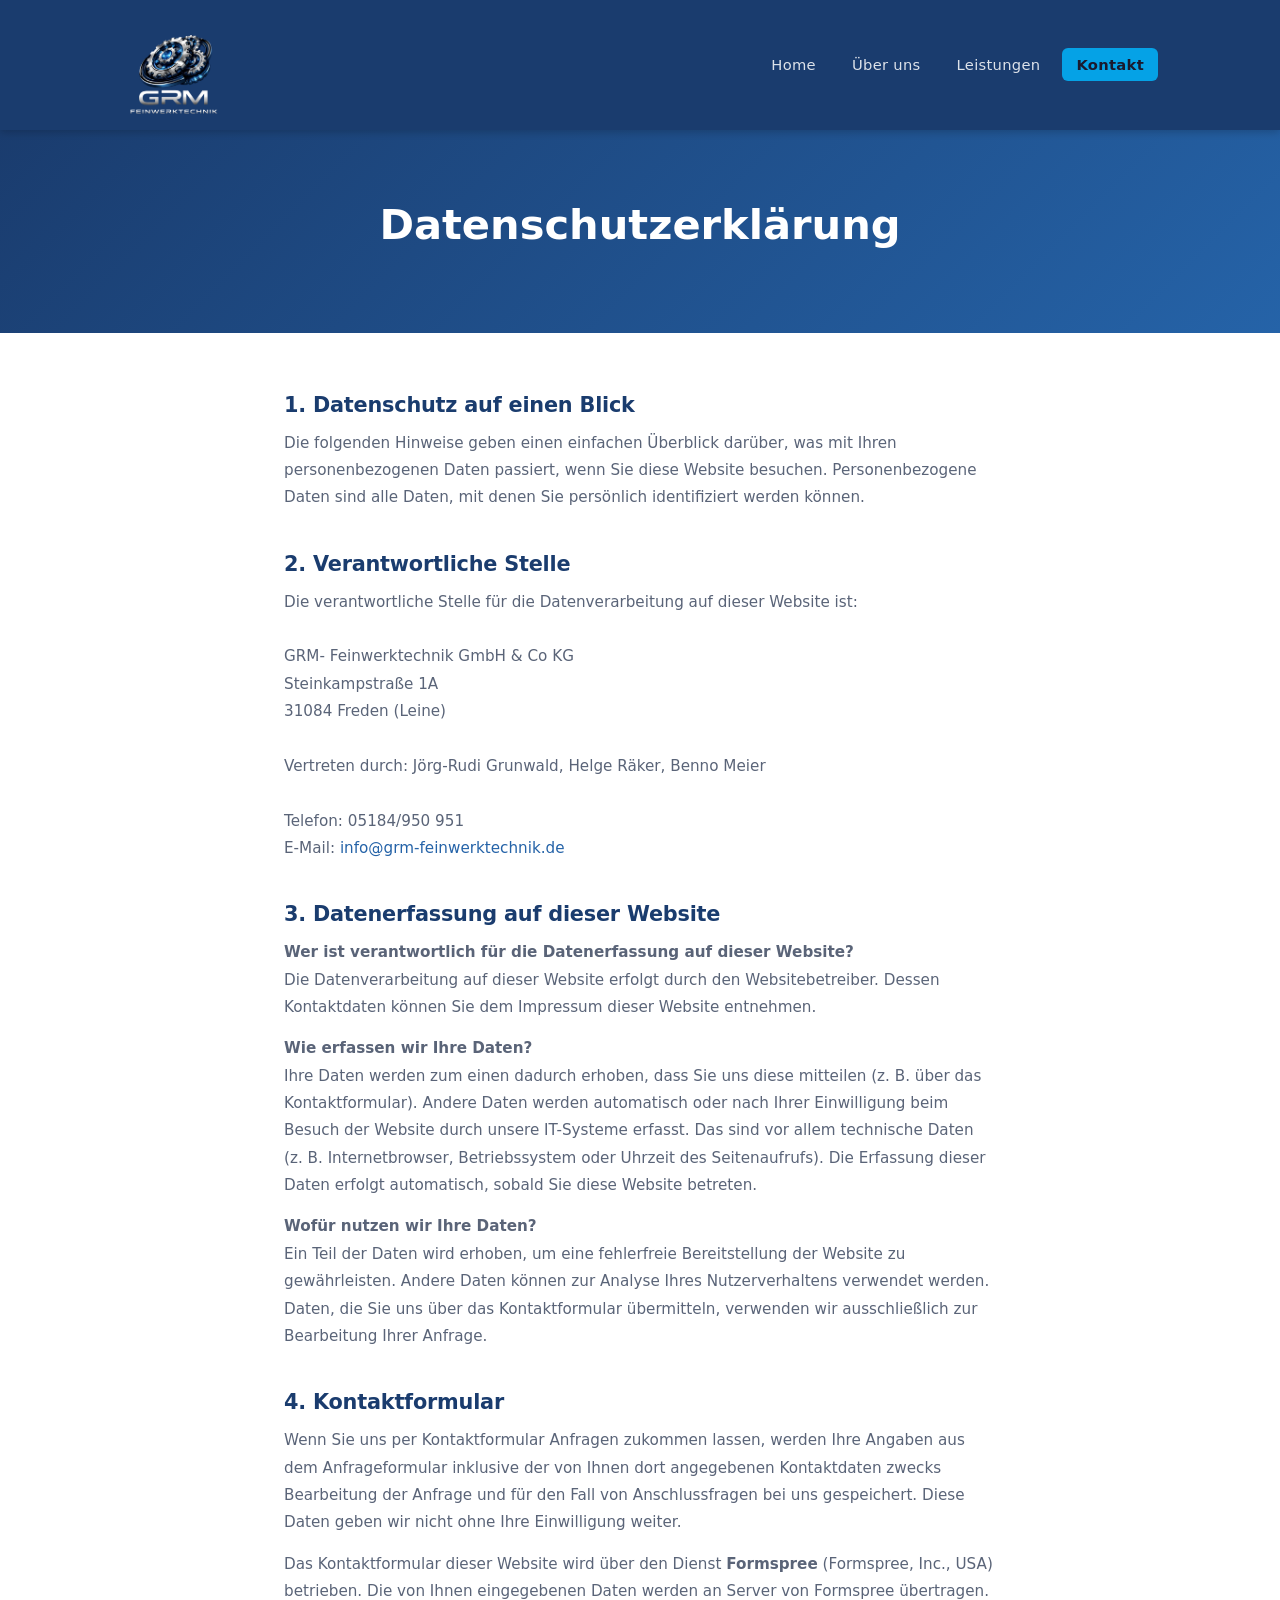
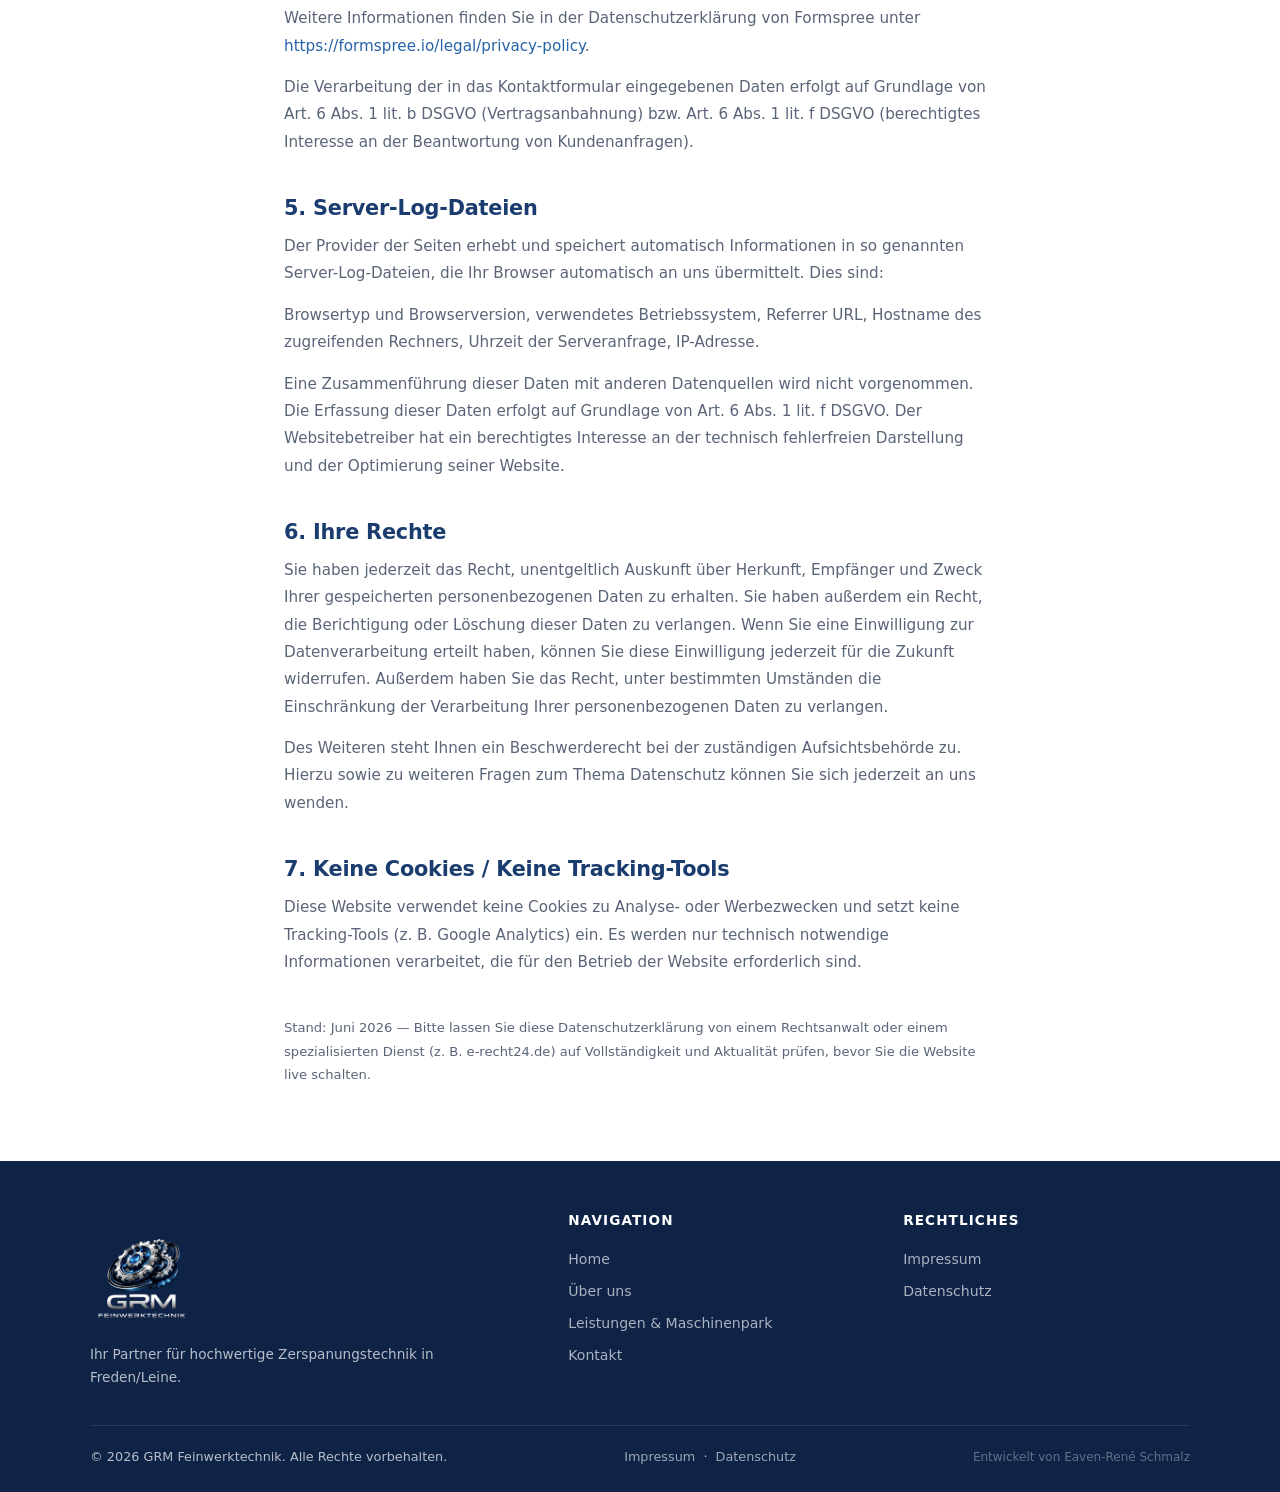
==== commit 00680b19: "Remove unused image files and add favicon.svg; update HTML to reference new favicon and improve cont" ====
--- a/datenschutz.html
+++ b/datenschutz.html
@@ -4,6 +4,7 @@
     <meta charset="UTF-8" />
     <meta name="viewport" content="width=device-width, initial-scale=1.0" />
     <title>Datenschutzerklärung – GRM Feinwerktechnik</title>
+    <link rel="icon" type="image/svg+xml" href="images/favicon.svg" />
     <link rel="stylesheet" href="css/style.css" />
   </head>
   <body>
@@ -43,10 +44,11 @@
       <p>
         Die verantwortliche Stelle für die Datenverarbeitung auf dieser Website
         ist:<br /><br />
-        GRM Feinwerktechnik<br />
-        [Straße und Hausnummer]<br />
-        [PLZ] Freden/Leine<br />
-        Telefon: +49 (0) 00 00 – 000 00<br />
+        GRM- Feinwerktechnik GmbH & Co KG<br />
+        Steinkampstraße 1A<br />
+        31084 Freden (Leine)<br /><br />
+        Vertreten durch: Jörg-Rudi Grunwald, Helge Räker, Benno Meier<br /><br />
+        Telefon: 05184/950 951<br />
         E-Mail:
         <a href="mailto:info@grm-feinwerktechnik.de"
           >info@grm-feinwerktechnik.de</a
@@ -155,7 +157,7 @@
       </p>
 
       <p style="margin-top: 40px; font-size: 0.82rem; color: var(--text-muted)">
-        Stand: Mai 2025 — Bitte lassen Sie diese Datenschutzerklärung von einem
+        Stand: Juni 2026 — Bitte lassen Sie diese Datenschutzerklärung von einem
         Rechtsanwalt oder einem spezialisierten Dienst (z. B. e-recht24.de) auf
         Vollständigkeit und Aktualität prüfen, bevor Sie die Website live
         schalten.
@@ -185,7 +187,7 @@
         </div>
       </div>
       <div class="footer-bottom">
-        <span>&copy; 202t GRM Feinwerktechnik. Alle Rechte vorbehalten.</span>
+        <span>&copy; 2026 GRM Feinwerktechnik. Alle Rechte vorbehalten.</span>
         <span>
           <a href="impressum.html">Impressum</a> &nbsp;·&nbsp;
           <a href="datenschutz.html">Datenschutz</a>
--- a/css/style.css
+++ b/css/style.css
@@ -723,6 +723,18 @@
   stroke: var(--blue-light);
   fill: none;
   stroke-width: 1.5;
+}
+
+.img-placeholder.logo-frame {
+  background: var(--white);
+  border: 1px solid var(--blue-pale);
+  padding: 40px;
+}
+
+.img-placeholder.logo-frame img {
+  max-width: 80%;
+  max-height: 80%;
+  object-fit: contain;
 }
 
 /* ===== SERVICE PHOTO CARDS ===== */
